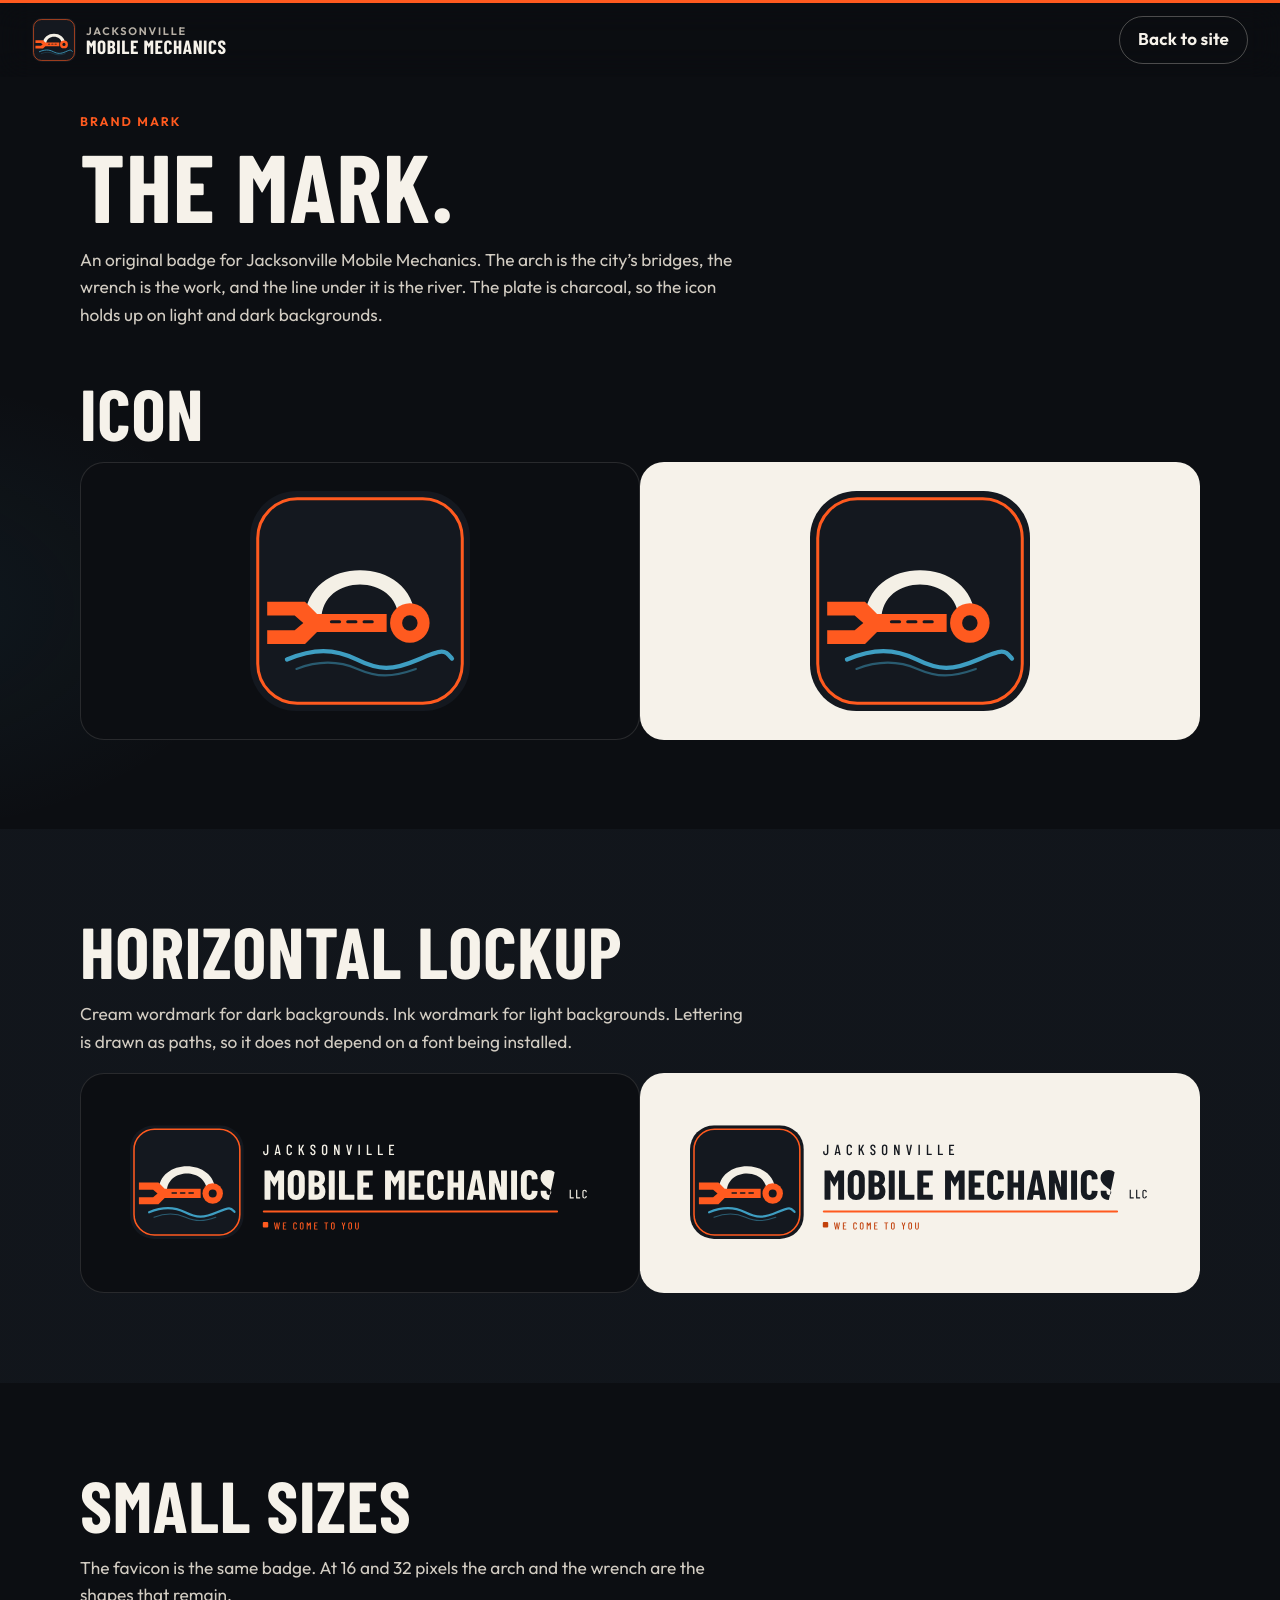
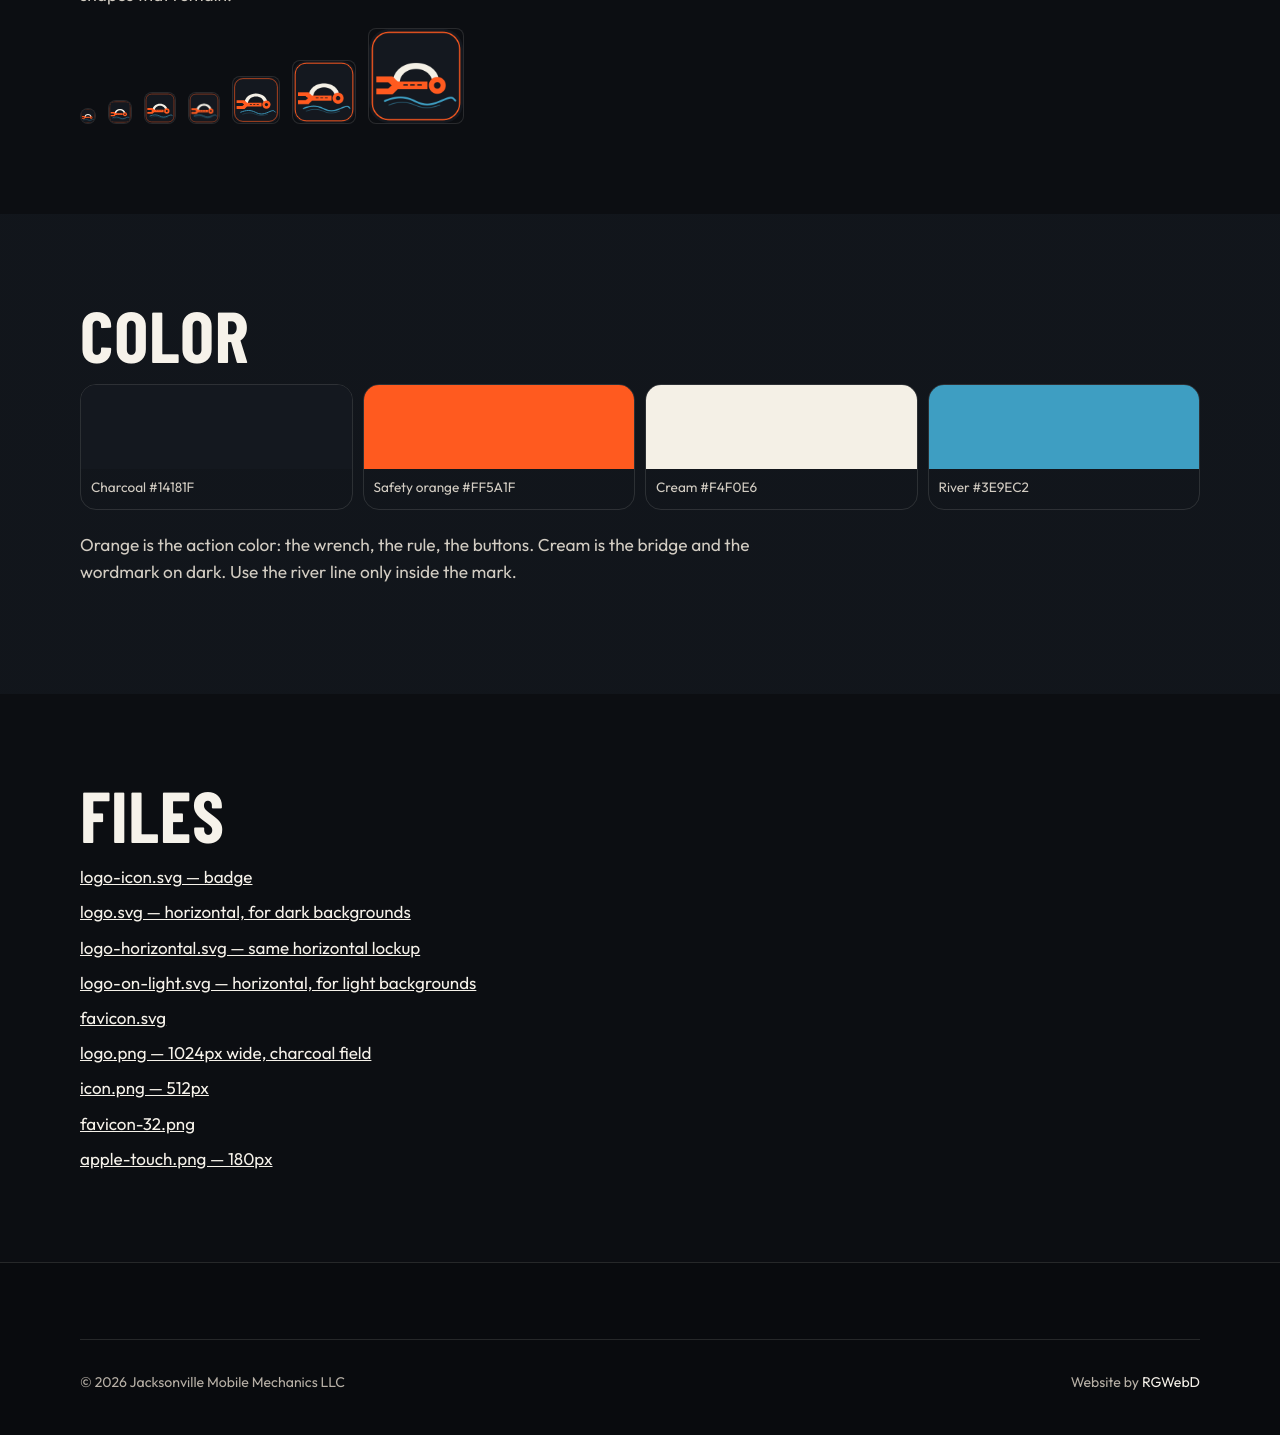
==== logo.html @ 7a2b4e09 "Add the Jacksonville Mobile Mechanics preview site and logo. Static landing page and original bridge" ====
<!DOCTYPE html>
<html lang="en">
<head>
  <meta charset="utf-8">
  <script>document.documentElement.classList.add("js");</script>
  <meta name="viewport" content="width=device-width, initial-scale=1, viewport-fit=cover">
  <title>Logo — Jacksonville Mobile Mechanics LLC</title>
  <meta name="description" content="Original logo for Jacksonville Mobile Mechanics LLC: a bridge arch, a wrench, and a river line.">
  <meta name="robots" content="noindex">
  <link rel="icon" href="assets/favicon.svg" type="image/svg+xml">
  <link rel="icon" href="assets/favicon-32.png" type="image/png" sizes="32x32">
  <link rel="preconnect" href="https://fonts.googleapis.com">
  <link rel="preconnect" href="https://fonts.gstatic.com" crossorigin>
  <link href="https://fonts.googleapis.com/css2?family=Barlow+Condensed:wght@500;600;700&family=Outfit:wght@400;500;600;700&display=swap" rel="stylesheet">
  <link rel="stylesheet" href="css/styles.css">
</head>
<body>
  <a class="skip" href="#content">Skip to content</a>
  <header class="site-header" data-header>
    <div class="bar">
      <a class="brand" href="index.html" aria-label="Jacksonville Mobile Mechanics, home">
        <img src="assets/logo-icon.svg" alt="" width="44" height="44">
        <span>
          <span class="brand-place">Jacksonville</span>
          <span class="brand-name">Mobile Mechanics</span>
        </span>
      </a>
      <a class="btn btn-ghost" href="index.html">Back to site</a>
    </div>
  </header>
  <main id="content">
    <section class="sheet-hero">
      <div class="wrap">
        <p class="eyebrow">Brand mark</p>
        <h1 style="font-size:clamp(3.2rem,10vw,6rem);text-transform:uppercase">The mark.</h1>
        <p class="lede">An original badge for Jacksonville Mobile Mechanics. The arch is the city’s bridges, the wrench is the work, and the line under it is the river. The plate is charcoal, so the icon holds up on light and dark backgrounds.</p>
      </div>
    </section>

    <section class="section" style="padding-top:1.5rem">
      <div class="wrap">
        <h2>Icon</h2>
        <div class="split-stage" style="margin-top:16px">
          <div class="stage dark icon"><img src="assets/logo-icon.svg" alt="Icon on a dark background"></div>
          <div class="stage light icon"><img src="assets/logo-icon.svg" alt="Icon on a light background"></div>
        </div>
      </div>
    </section>

    <section class="section bg-2">
      <div class="wrap">
        <h2>Horizontal lockup</h2>
        <p class="lede">Cream wordmark for dark backgrounds. Ink wordmark for light backgrounds. Lettering is drawn as paths, so it does not depend on a font being installed.</p>
        <div class="split-stage" style="margin-top:16px">
          <div class="stage dark"><img src="assets/logo.svg" alt="Horizontal logo with cream wordmark for dark backgrounds"></div>
          <div class="stage light"><img src="assets/logo-on-light.svg" alt="Horizontal logo with dark wordmark for light backgrounds"></div>
        </div>
      </div>
    </section>

    <section class="section">
      <div class="wrap">
        <h2>Small sizes</h2>
        <p class="lede">The favicon is the same badge. At 16 and 32 pixels the arch and the wrench are the shapes that remain.</p>
        <div class="size-row" style="margin-top:18px">
          <img src="assets/logo-icon.svg" alt="" width="16" height="16">
          <img src="assets/logo-icon.svg" alt="" width="24" height="24">
          <img src="assets/logo-icon.svg" alt="" width="32" height="32">
          <img src="assets/favicon-32.png" alt="32 pixel favicon" width="32" height="32">
          <img src="assets/logo-icon.svg" alt="" width="48" height="48">
          <img src="assets/apple-touch.png" alt="Apple touch icon" width="64" height="64">
          <img src="assets/icon.png" alt="512 pixel icon" width="96" height="96">
        </div>
      </div>
    </section>

    <section class="section bg-2">
      <div class="wrap">
        <h2>Color</h2>
        <div class="colors" style="margin-top:16px">
          <div class="swatch"><i style="background:#14181f"></i><span>Charcoal #14181F</span></div>
          <div class="swatch"><i style="background:#ff5a1f"></i><span>Safety orange #FF5A1F</span></div>
          <div class="swatch"><i style="background:#f4f0e6"></i><span>Cream #F4F0E6</span></div>
          <div class="swatch"><i style="background:#3e9ec2"></i><span>River #3E9EC2</span></div>
        </div>
        <p class="lede" style="margin-top:22px">Orange is the action color: the wrench, the rule, the buttons. Cream is the bridge and the wordmark on dark. Use the river line only inside the mark.</p>
      </div>
    </section>

    <section class="section">
      <div class="wrap">
        <h2>Files</h2>
        <ul class="file-list" style="margin-top:16px">
          <li><a href="assets/logo-icon.svg">logo-icon.svg — badge</a></li>
          <li><a href="assets/logo.svg">logo.svg — horizontal, for dark backgrounds</a></li>
          <li><a href="assets/logo-horizontal.svg">logo-horizontal.svg — same horizontal lockup</a></li>
          <li><a href="assets/logo-on-light.svg">logo-on-light.svg — horizontal, for light backgrounds</a></li>
          <li><a href="assets/favicon.svg">favicon.svg</a></li>
          <li><a href="assets/logo.png">logo.png — 1024px wide, charcoal field</a></li>
          <li><a href="assets/icon.png">icon.png — 512px</a></li>
          <li><a href="assets/favicon-32.png">favicon-32.png</a></li>
          <li><a href="assets/apple-touch.png">apple-touch.png — 180px</a></li>
        </ul>
      </div>
    </section>
  </main>
  <footer class="site-footer">
    <div class="wrap legal">
      <p>© 2026 Jacksonville Mobile Mechanics LLC</p>
      <p>Website by <a href="https://rgwebd.com" target="_blank" rel="noopener noreferrer">RGWebD</a></p>
    </div>
  </footer>
  <script src="js/main.js" defer></script>
</body>
</html>
---- css/styles.css ----
:root {
  --bg: #0c0e12;
  --bg-2: #12161c;
  --card: #171c24;
  --ink: #1a0e09;
  --text: #f6f2ea;
  --muted: #d2ccc2;
  --soft: #b7b0a6;
  --line: rgba(246, 242, 234, 0.12);
  --orange: #ff5a1f;
  --orange-2: #ff8a4c;
  --gold: #ffb020;
  --river: #3e9ec2;
  --good: #9ddcb4;
  --header: 74px;
  --sans: "Outfit", system-ui, sans-serif;
  --display: "Barlow Condensed", "Arial Narrow", Impact, sans-serif;
  --shadow: 0 24px 60px rgba(0, 0, 0, 0.35);
  --radius: 18px;
  color-scheme: dark;
}

*,
*::before,
*::after { box-sizing: border-box; }

html {
  scroll-behavior: smooth;
  scroll-padding-top: 92px;
  scroll-padding-bottom: 88px;
  background: var(--bg);
}

@media (min-width: 768px) {
  html { scroll-padding-bottom: 24px; }
}

body {
  margin: 0;
  background:
    radial-gradient(900px 480px at 90% -10%, rgba(255, 90, 31, 0.16), transparent 60%),
    radial-gradient(700px 420px at -10% 20%, rgba(62, 158, 194, 0.08), transparent 55%),
    var(--bg);
  color: var(--text);
  font-family: var(--sans);
  font-size: 1.0625rem;
  line-height: 1.6;
  text-rendering: geometricPrecision;
}

body.nav-open { overflow: hidden; }

img { max-width: 100%; display: block; }
a { color: inherit; }
button, input, select, textarea { font: inherit; color: inherit; }
h1, h2, h3, p { text-wrap: pretty; }
h1, h2 { text-wrap: balance; }

.skip {
  position: absolute;
  left: 12px;
  top: -48px;
  z-index: 100;
  background: var(--orange);
  color: var(--ink);
  padding: 10px 14px;
  border-radius: 10px;
  font-weight: 700;
}
.skip:focus { top: 12px; }

:focus { outline: none; }
:focus-visible {
  outline: 2px solid var(--gold);
  outline-offset: 3px;
}

::selection { background: var(--orange); color: var(--ink); }

.sr-only {
  position: absolute;
  width: 1px;
  height: 1px;
  padding: 0;
  margin: -1px;
  overflow: hidden;
  clip: rect(0, 0, 0, 0);
  white-space: nowrap;
  border: 0;
}

.svg-defs { position: absolute; width: 0; height: 0; }

.wrap {
  width: min(1120px, calc(100% - 32px));
  margin-inline: auto;
}
@media (min-width: 720px) {
  .wrap { width: min(1120px, calc(100% - 64px)); }
}

.eyebrow {
  margin: 0 0 10px;
  color: var(--orange);
  font-size: 0.78rem;
  font-weight: 650;
  letter-spacing: 0.16em;
  text-transform: uppercase;
}

h1, h2, .display {
  font-family: var(--display);
  font-weight: 700;
  letter-spacing: 0.01em;
  line-height: 0.9;
  margin: 0;
  text-transform: uppercase;
}

h1 { font-size: clamp(4.4rem, 18vw, 8.6rem); }
h2 { font-size: clamp(2.6rem, 6vw, 4.5rem); }
h3 {
  margin: 0 0 8px;
  font-size: 1.15rem;
  line-height: 1.25;
  font-weight: 650;
}

.lede {
  color: var(--muted);
  font-size: 1.08rem;
  max-width: 42rem;
}
.lede a,
.step a,
.fine a,
.form-note a,
.nap a {
  text-underline-offset: 3px;
}
.step a,
.fine a,
.form-note a,
.lede a {
  color: var(--text);
}

.section { padding: clamp(3.5rem, 7vw, 6.5rem) 0; }
.section-head { margin-bottom: 28px; max-width: 40rem; }
.section-head p:last-child { margin-bottom: 0; }

.bg-2 { background: linear-gradient(180deg, rgba(18, 22, 28, 0.92), rgba(18, 22, 28, 0.92)); }

/* Header */
.site-header {
  position: sticky;
  top: 0;
  z-index: 40;
  border-top: 3px solid var(--orange);
  background: rgba(12, 14, 18, 0.92);
}
.site-header::before {
  content: "";
  position: absolute;
  inset: 0;
  z-index: 0;
  pointer-events: none;
  backdrop-filter: blur(16px);
}

.utility { display: none; }

@media (min-width: 900px) {
  .utility {
    position: relative;
    z-index: 2;
    display: flex;
    justify-content: space-between;
    align-items: center;
    gap: 16px;
    max-height: 44px;
    padding: 8px 32px;
    overflow: hidden;
    color: var(--soft);
    font-size: 0.84rem;
    border-bottom: 1px solid var(--line);
    transition: max-height 0.25s ease, padding 0.25s ease, opacity 0.25s ease;
  }
  .site-header.is-stuck .utility {
    max-height: 0;
    padding-top: 0;
    padding-bottom: 0;
    opacity: 0;
    border-bottom: 0;
  }
}

.utility p { margin: 0; }
.utility-right { display: flex; align-items: center; gap: 14px; }

.bar {
  position: relative;
  z-index: 2;
  display: flex;
  align-items: center;
  gap: 8px;
  min-height: var(--header);
  padding: 10px 16px;
}
@media (min-width: 720px) {
  .bar { padding: 10px 32px; gap: 18px; }
}

.brand {
  display: flex;
  align-items: center;
  gap: 10px;
  min-width: 0;
  text-decoration: none;
  margin-right: auto;
}
.brand img { width: 44px; height: 44px; flex: none; }
.brand-place {
  display: block;
  color: var(--soft);
  font-size: 0.68rem;
  font-weight: 650;
  letter-spacing: 0.16em;
  text-transform: uppercase;
  line-height: 1.2;
}
.brand-name {
  display: block;
  font-family: var(--display);
  font-size: 1.2rem;
  font-weight: 700;
  letter-spacing: 0.03em;
  line-height: 0.9;
  text-transform: uppercase;
}

.nav-toggle {
  display: none;
  width: 44px;
  height: 44px;
  border-radius: 12px;
  border: 1px solid var(--line);
  background: transparent;
  color: var(--text);
  place-items: center;
  padding: 0;
}
.js .nav-toggle { display: inline-grid; }
.burger, .burger::before, .burger::after {
  display: block;
  width: 18px;
  height: 2px;
  background: currentColor;
  border-radius: 2px;
  position: relative;
  transition: transform 0.2s ease;
}
.burger::before, .burger::after {
  content: "";
  position: absolute;
  left: 0;
}
.burger::before { top: -6px; }
.burger::after { top: 6px; }
.nav-toggle[aria-expanded="true"] .burger { background: transparent; }
.nav-toggle[aria-expanded="true"] .burger::before { top: 0; transform: rotate(45deg); }
.nav-toggle[aria-expanded="true"] .burger::after { top: 0; transform: rotate(-45deg); }

.nav-panel { display: flex; flex-wrap: wrap; gap: 4px 8px; align-items: center; }
.js .nav-panel { display: none; }
.js .nav-panel.is-open {
  display: flex;
  flex-direction: column;
  flex-wrap: nowrap;
  align-items: flex-start;
  position: fixed;
  top: var(--header);
  right: 0;
  bottom: 0;
  left: 0;
  z-index: 35;
  background: #0c0e12;
  padding: 28px 28px 40px;
  overflow: auto;
}
.nav-panel a {
  text-decoration: none;
  color: var(--muted);
  font-weight: 550;
  padding: 8px 2px;
  border-radius: 8px;
}
.nav-panel a:hover,
.nav-panel a.is-current { color: var(--text); }
.js .nav-panel.is-open a {
  font-family: var(--display);
  font-size: clamp(2.2rem, 8vw, 3.2rem);
  text-transform: uppercase;
  color: var(--text);
  line-height: 1;
  padding: 8px 0;
}
.nav-panel a.is-current { color: var(--orange); }

@media (min-width: 1080px) {
  .js .nav-toggle { display: none; }
  .js .nav-panel,
  .js .nav-panel.is-open {
    display: flex;
    flex-direction: row;
    position: static;
    z-index: auto;
    background: none;
    padding: 0;
    overflow: visible;
    gap: 2px;
  }
  .js .nav-panel.is-open a,
  .nav-panel a {
    font-family: var(--sans);
    font-size: 0.95rem;
    text-transform: none;
    line-height: 1.2;
    padding: 8px 10px;
    color: var(--muted);
  }
  .nav-panel a:hover,
  .nav-panel a.is-current { color: var(--text); }
}

.btn {
  display: inline-flex;
  align-items: center;
  justify-content: center;
  gap: 8px;
  min-height: 48px;
  padding: 0 18px;
  border-radius: 999px;
  border: 1px solid transparent;
  text-decoration: none;
  font-weight: 650;
  letter-spacing: 0.01em;
  cursor: pointer;
  transition: transform 0.15s ease, background 0.15s ease, border-color 0.15s ease;
}
.btn svg { width: 18px; height: 18px; flex: none; }
.btn-primary { background: var(--orange); color: var(--ink); }
.btn-primary:hover { background: var(--orange-2); }
.btn-ghost {
  background: transparent;
  color: var(--text);
  border-color: rgba(246, 242, 234, 0.28);
}
.btn-ghost:hover { border-color: var(--text); }
.btn-call { padding-inline: 14px; }
.call-num { display: none; }
@media (min-width: 720px) {
  .call-label { display: none; }
  .call-num { display: inline; }
}
.btn:active { transform: translateY(1px); }

.pill {
  display: inline-flex;
  align-items: center;
  gap: 8px;
  border-radius: 999px;
  padding: 4px 10px;
  border: 1px solid var(--line);
  background: rgba(255, 255, 255, 0.03);
  color: var(--text);
  font-size: 0.82rem;
  font-weight: 650;
}
.pill::before {
  content: "";
  width: 8px;
  height: 8px;
  border-radius: 50%;
  background: var(--soft);
}
.pill.is-open { color: var(--good); border-color: rgba(157, 220, 180, 0.4); }
.pill.is-open::before { background: var(--good); }
.pill.is-closed { color: #ffd0c2; border-color: rgba(255, 138, 106, 0.45); }
.pill.is-closed::before { background: #ff8a6a; }

/* Hero */
.hero { padding: 28px 0 12px; }
.hero-grid { display: grid; gap: 28px; align-items: center; }
@media (min-width: 900px) {
  .hero { padding: 42px 0 8px; }
  .hero-grid { grid-template-columns: 1.05fr 0.95fr; gap: 48px; }
}

.hero h1 { text-transform: none; letter-spacing: -0.025em; line-height: 0.92; }
.hero h1 span { color: var(--orange); display: block; }
.hero .lede { margin: 18px 0 0; }

.rating {
  display: inline-flex;
  align-items: center;
  gap: 10px;
  margin-top: 22px;
  padding: 8px 12px 8px 10px;
  border-radius: 999px;
  text-decoration: none;
  background: rgba(255, 255, 255, 0.04);
  border: 1px solid var(--line);
}
.rating strong { font-weight: 700; }
.rating span:last-child { color: var(--muted); font-size: 0.95rem; }
.stars { display: inline-flex; gap: 2px; }
.stars svg { width: 16px; height: 16px; }
.star-bg { fill: rgba(246, 242, 234, 0.22); }
.star-fg { fill: var(--gold); }

.hero-actions {
  display: grid;
  gap: 10px;
  margin-top: 22px;
}
@media (min-width: 560px) {
  .hero-actions { display: flex; flex-wrap: wrap; }
}
.fine {
  margin: 12px 0 0;
  color: var(--soft);
  font-size: 0.92rem;
}

.hero-shot {
  position: relative;
  margin: 0;
  border-radius: 28px;
  box-shadow: 10px 10px 0 rgba(255, 90, 31, 0.85);
}
.hero-shot img {
  width: 100%;
  height: 100%;
  object-fit: cover;
  aspect-ratio: 5 / 4;
  border-radius: 26px;
}
@media (min-width: 900px) {
  .hero-shot { box-shadow: 16px 16px 0 rgba(255, 90, 31, 0.9); }
  .hero-shot img { aspect-ratio: 4 / 5; max-height: 680px; }
}
.shot-note {
  position: absolute;
  top: 14px;
  left: 14px;
  margin: 0;
  padding: 4px 8px;
  border-radius: 999px;
  background: rgba(12, 14, 18, 0.72);
  color: var(--muted);
  font-size: 0.72rem;
  letter-spacing: 0.08em;
  text-transform: uppercase;
}
.float-card {
  position: absolute;
  right: 14px;
  bottom: 14px;
  width: min(220px, 70%);
  padding: 14px 14px 12px;
  border-radius: 16px;
  background: rgba(12, 14, 18, 0.88);
  border: 1px solid var(--line);
  backdrop-filter: blur(10px);
  box-shadow: var(--shadow);
}
.float-card p { margin: 0; }
.float-card .k { color: var(--soft); font-size: 0.75rem; letter-spacing: 0.12em; text-transform: uppercase; }
.float-card strong {
  display: block;
  margin-top: 2px;
  font-family: var(--display);
  font-size: 2.4rem;
  line-height: 0.9;
  font-weight: 700;
}
.float-card strong span { color: var(--orange); font-size: 1rem; margin-left: 4px; }
.float-card .sub { color: var(--muted); font-size: 0.9rem; }

/* Trust */
.trust { padding: 8px 0 10px; }
.trust-grid {
  display: grid;
  grid-template-columns: 1fr 1fr;
  gap: 1px;
  background: var(--line);
  border: 1px solid var(--line);
  border-radius: 20px;
  overflow: hidden;
}
.trust-item {
  background: var(--card);
  padding: 16px 14px 14px;
  min-height: 100%;
}
.trust-item:last-child { grid-column: 1 / -1; }
@media (min-width: 900px) {
  .trust-grid { grid-template-columns: repeat(5, 1fr); }
  .trust-item:last-child { grid-column: auto; }
}
.trust-item svg { width: 22px; height: 22px; color: var(--orange); }
.trust-item strong { display: block; margin-top: 8px; font-size: 1rem; line-height: 1.25; }
.trust-item span { display: block; color: var(--soft); font-size: 0.88rem; margin-top: 2px; }

/* Cards and services */
.service-grid, .steps, .reason-list, .price-grid, .review-grid {
  display: grid;
  gap: 12px;
}
.service-grid { grid-template-columns: 1fr; }
@media (min-width: 700px) {
  .service-grid { grid-template-columns: 1fr 1fr; }
  .steps { grid-template-columns: 1fr 1fr; }
  .price-grid { grid-template-columns: 1fr 1fr; }
}
@media (min-width: 1024px) {
  .service-grid { grid-template-columns: repeat(3, 1fr); }
  .steps { grid-template-columns: repeat(4, 1fr); gap: 14px; }
  .review-grid { grid-template-columns: repeat(3, 1fr); }
}

.card {
  background: rgba(23, 28, 36, 0.88);
  border: 1px solid var(--line);
  border-radius: var(--radius);
  padding: 18px 18px 16px;
}
.ico {
  width: 46px;
  height: 46px;
  display: grid;
  place-items: center;
  border-radius: 12px;
  background: rgba(255, 90, 31, 0.12);
  color: var(--orange);
  margin-bottom: 14px;
}
.ico svg { width: 24px; height: 24px; }
.card p { margin: 0; color: var(--muted); }

.fleet-card {
  background:
    linear-gradient(135deg, rgba(255, 90, 31, 0.16), rgba(255, 90, 31, 0.03) 42%, rgba(23, 28, 36, 0.9)),
    var(--card);
  border-color: rgba(255, 90, 31, 0.45);
}
@media (min-width: 700px) {
  .fleet-card {
    grid-column: 1 / -1;
    display: grid;
    grid-template-columns: auto 1fr auto;
    gap: 8px 18px;
    align-items: center;
  }
  .fleet-card .ico { margin: 0; }
  .fleet-card .btn { justify-self: end; }
}

@media (hover: hover) {
  .card { transition: border-color 0.2s ease, transform 0.2s ease; }
  .card:hover { border-color: rgba(255, 90, 31, 0.55); transform: translateY(-3px); }
}

.photo-break {
  margin: 0;
  position: relative;
  min-height: 280px;
  max-height: 520px;
  overflow: hidden;
}
.photo-break img {
  width: 100%;
  height: 46vw;
  min-height: 280px;
  max-height: 520px;
  object-fit: cover;
  filter: saturate(0.85) contrast(1.05);
}
.photo-break::after {
  content: "";
  position: absolute;
  inset: 0;
  background: linear-gradient(90deg, rgba(12, 14, 18, 0.55), transparent 40%, rgba(12, 14, 18, 0.35));
  pointer-events: none;
}
.photo-break figcaption {
  position: absolute;
  left: 16px;
  bottom: 14px;
  z-index: 1;
  margin: 0;
  color: var(--text);
  font-size: 0.75rem;
  letter-spacing: 0.1em;
  text-transform: uppercase;
}

/* Steps */
.step { position: relative; padding: 20px 18px 18px; }
.step-num {
  font-family: var(--display);
  font-size: 3rem;
  line-height: 0.8;
  color: transparent;
  -webkit-text-stroke: 1.5px var(--orange);
  display: block;
  margin-bottom: 12px;
}
.step p { margin: 0; color: var(--muted); }

/* Why */
.why-grid, .split, .book-grid, .area-grid, .about-grid, .footer-grid {
  display: grid;
  gap: 28px;
}
@media (min-width: 900px) {
  .why-grid { grid-template-columns: 0.9fr 1.1fr; align-items: center; gap: 48px; }
  .split { grid-template-columns: 1fr 1fr; gap: 40px; align-items: start; }
  .area-grid { grid-template-columns: 0.9fr 1.1fr; gap: 36px; align-items: start; }
  .about-grid { grid-template-columns: 0.8fr 1.2fr; gap: 40px; align-items: center; }
  .book-grid { grid-template-columns: 1.15fr 0.85fr; gap: 28px; align-items: start; }
  .footer-grid { grid-template-columns: 1.3fr 0.8fr 0.9fr; gap: 32px; }
}

.why-photo {
  margin: 0;
  position: relative;
  border-radius: 28px;
  overflow: hidden;
  min-height: 280px;
}
.why-photo img { width: 100%; height: 100%; object-fit: cover; min-height: 320px; aspect-ratio: 4/5; }
.why-photo figcaption {
  position: absolute;
  left: 12px;
  bottom: 12px;
  margin: 0;
  font-size: 0.72rem;
  letter-spacing: 0.08em;
  text-transform: uppercase;
  background: rgba(12, 14, 18, 0.7);
  padding: 4px 8px;
  border-radius: 999px;
}

.reason {
  display: grid;
  grid-template-columns: auto 1fr;
  gap: 14px;
  padding: 16px 0;
  border-top: 1px solid var(--line);
}
.reason:last-child { border-bottom: 1px solid var(--line); }
.reason b {
  font-family: var(--display);
  font-size: 1.8rem;
  color: var(--orange);
  line-height: 1;
}
.reason h3 { margin-bottom: 4px; }
.reason p { margin: 0; color: var(--muted); }

/* Area */
.areas {
  display: flex;
  flex-wrap: wrap;
  gap: 8px;
  list-style: none;
  padding: 0;
  margin: 18px 0 0;
}
.areas li {
  border: 1px solid var(--line);
  background: rgba(255, 255, 255, 0.03);
  border-radius: 999px;
  padding: 8px 12px;
  color: var(--text);
  font-size: 0.95rem;
}
.map-frame {
  border-radius: 24px;
  overflow: hidden;
  border: 1px solid var(--line);
  background: #1b212b;
  box-shadow: var(--shadow);
}
.map-frame img {
  width: 100%;
  height: auto;
  display: block;
}
.map-actions { display: flex; flex-wrap: wrap; gap: 10px; margin-top: 12px; }
.map-note { margin: 10px 0 0; color: var(--soft); font-size: 0.9rem; }

/* Reviews */
.score-row {
  display: flex;
  flex-wrap: wrap;
  gap: 18px 28px;
  align-items: flex-end;
  margin-bottom: 22px;
}
.score {
  font-family: var(--display);
  font-size: clamp(5rem, 12vw, 7rem);
  line-height: 0.8;
  margin: 0;
}
.score-copy { max-width: 28rem; }
.score-copy p { margin: 6px 0 0; color: var(--muted); }
.review {
  border: 1px dashed rgba(246, 242, 234, 0.28);
  border-radius: var(--radius);
  padding: 16px;
  background: rgba(255, 255, 255, 0.02);
  min-height: 210px;
}
.sample-flag {
  display: inline-block;
  margin: 0 0 10px;
  padding: 3px 8px;
  border-radius: 999px;
  background: rgba(255, 176, 32, 0.15);
  color: var(--gold);
  font-size: 0.72rem;
  font-weight: 700;
  letter-spacing: 0.12em;
  text-transform: uppercase;
}
.review blockquote { margin: 8px 0; }
.review blockquote p {
  margin: 0;
  font-family: var(--display);
  font-size: 1.7rem;
  line-height: 1;
  text-transform: uppercase;
  color: var(--soft);
}
.reviewer { margin: 0; color: var(--soft); font-size: 0.9rem; }
.outline-stars svg { width: 16px; height: 16px; }
.outline-stars path { fill: none; stroke: var(--soft); stroke-width: 1.4; }

/* Pricing + warranty */
.price {
  padding: 26px 22px 22px;
  min-height: 240px;
}
.price .amount {
  font-family: var(--display);
  font-size: clamp(4rem, 8vw, 5.5rem);
  line-height: 0.85;
  margin: 8px 0;
}
.price .amount span { font-size: 0.5em; }
.price p { color: var(--muted); }

.warranty-card {
  display: grid;
  gap: 18px;
  align-items: center;
  padding: 22px;
  border-radius: 28px;
  border: 1px solid rgba(255, 90, 31, 0.45);
  background:
    radial-gradient(500px 180px at 0% 0%, rgba(255, 90, 31, 0.16), transparent 60%),
    var(--card);
}
@media (min-width: 800px) {
  .warranty-card { grid-template-columns: auto 1fr auto; padding: 28px 32px; }
}
.warranty-num {
  font-family: var(--display);
  font-size: clamp(5rem, 10vw, 7.5rem);
  line-height: 0.8;
  color: var(--orange);
}
.warranty-card p { margin: 8px 0 0; color: var(--muted); max-width: 40rem; }
.seal { width: 84px; height: 84px; justify-self: start; }
@media (min-width: 800px) { .seal { justify-self: end; } }

/* Fleet */
.fleet-panel {
  display: grid;
  gap: 22px;
  align-items: center;
}
@media (min-width: 900px) {
  .fleet-panel { grid-template-columns: 1.05fr 0.95fr; gap: 40px; }
}
.fleet-photo { margin: 0; position: relative; border-radius: 24px; overflow: hidden; }
.fleet-photo img { width: 100%; aspect-ratio: 16/10; object-fit: cover; }
.fleet-photo figcaption {
  position: absolute;
  left: 12px;
  bottom: 12px;
  margin: 0;
  font-size: 0.72rem;
  letter-spacing: 0.08em;
  text-transform: uppercase;
  background: rgba(12, 14, 18, 0.72);
  padding: 4px 8px;
  border-radius: 999px;
}

/* FAQ */
.faq { border-top: 1px solid var(--line); }
.faq:last-of-type { border-bottom: 1px solid var(--line); }
.faq summary {
  cursor: pointer;
  list-style: none;
  display: flex;
  align-items: center;
  justify-content: space-between;
  gap: 16px;
  padding: 18px 2px;
  font-weight: 620;
  font-size: 1.05rem;
}
.faq summary::-webkit-details-marker { display: none; }
.faq summary::after {
  content: "";
  width: 12px;
  height: 12px;
  border-right: 2px solid var(--orange);
  border-bottom: 2px solid var(--orange);
  transform: rotate(45deg);
  flex: none;
  margin-top: -4px;
  transition: transform 0.2s ease;
}
.faq[open] summary::after { transform: rotate(225deg); margin-top: 4px; }
.faq .faq-a { padding: 0 0 18px; color: var(--muted); max-width: 46rem; }
.faq .faq-a p { margin: 0; }
.faq .faq-a a { color: var(--text); }

/* About */
.about-mark { width: min(180px, 46vw); height: auto; }
.owners { margin: 16px 0 0; padding: 0; list-style: none; }
.owners li {
  padding: 10px 0;
  border-top: 1px solid var(--line);
  font-size: 1.15rem;
}
.owners li:last-child { border-bottom: 1px solid var(--line); }
.owners span { display: block; color: var(--soft); font-size: 0.82rem; letter-spacing: 0.08em; text-transform: uppercase; }

/* Form */
.form, .hours-card, .thanks {
  background: var(--card);
  border: 1px solid var(--line);
  border-radius: 24px;
  padding: 18px;
}
@media (min-width: 720px) {
  .form, .hours-card, .thanks { padding: 22px; }
}
.form-grid { display: grid; gap: 12px; }
@media (min-width: 760px) {
  .form-grid { grid-template-columns: 1fr 1fr; }
  .span-2 { grid-column: 1 / -1; }
}
.vehicle { display: grid; gap: 12px; }
@media (min-width: 760px) {
  .vehicle { grid-template-columns: 0.7fr 1fr 1fr; }
}
label span, .field-label {
  display: block;
  margin-bottom: 6px;
  font-size: 0.86rem;
  font-weight: 620;
  color: var(--muted);
}
input, select, textarea {
  width: 100%;
  min-height: 48px;
  padding: 12px 12px;
  border-radius: 12px;
  border: 1px solid rgba(246, 242, 234, 0.18);
  background: #10141a;
  color: var(--text);
}
textarea { min-height: 120px; resize: vertical; }
input::placeholder, textarea::placeholder { color: #a8a197; }
select {
  appearance: none;
  background-image: linear-gradient(45deg, transparent 50%, var(--orange) 50%), linear-gradient(135deg, var(--orange) 50%, transparent 50%);
  background-position: calc(100% - 18px) 22px, calc(100% - 12px) 22px;
  background-size: 6px 6px, 6px 6px;
  background-repeat: no-repeat;
}
input:focus, select:focus, textarea:focus { border-color: var(--orange); }
input:user-invalid, select:user-invalid, textarea:user-invalid { border-color: #ff8a6a; }
.form-note { margin: 0; color: var(--soft); font-size: 0.9rem; }
.form .btn { width: 100%; }
@media (min-width: 560px) { .form .btn { width: auto; } }

.thanks h3 {
  font-family: var(--display);
  font-size: 2.4rem;
  text-transform: uppercase;
  line-height: 0.9;
  margin-bottom: 8px;
}
.thanks p { color: var(--muted); }
.text-btn {
  margin-top: 8px;
  background: none;
  border: 0;
  color: var(--text);
  text-decoration: underline;
  text-underline-offset: 3px;
  padding: 8px 0;
  cursor: pointer;
}

.hours-card h2 { font-size: clamp(2.2rem, 4vw, 3rem); margin-bottom: 8px; }
.hours-table { width: 100%; border-collapse: collapse; margin-top: 8px; }
.hours-table th, .hours-table td {
  text-align: left;
  padding: 10px 0;
  border-bottom: 1px solid var(--line);
  font-weight: 500;
}
.hours-table th { color: var(--muted); font-weight: 600; }
.hours-table tr.is-today th,
.hours-table tr.is-today td { color: var(--text); }
.today-tag {
  display: none;
  margin-left: 8px;
  color: var(--orange);
  font-size: 0.72rem;
  letter-spacing: 0.08em;
  text-transform: uppercase;
}
tr.is-today .today-tag { display: inline; }
.hours-card .status-line { margin: 12px 0 0; }

/* Footer */
.site-footer {
  background: #090b0e;
  border-top: 1px solid var(--line);
  padding: 48px 0 28px;
}
.footer-logo { width: min(100%, 340px); height: auto; }
.nap { margin: 16px 0 0; color: var(--muted); }
.nap a { color: var(--text); font-weight: 700; text-decoration: none; }
.nap a:hover { text-decoration: underline; }
.site-footer h2 {
  font-size: 1.4rem;
  margin-bottom: 10px;
}
.site-footer ul { list-style: none; margin: 0; padding: 0; }
.site-footer li { margin: 6px 0; }
.site-footer a { color: var(--muted); text-decoration: none; }
.site-footer a:hover { color: var(--text); }
.legal {
  display: flex;
  flex-wrap: wrap;
  gap: 8px 16px;
  justify-content: space-between;
  margin-top: 28px;
  padding-top: 16px;
  border-top: 1px solid var(--line);
  color: var(--soft);
  font-size: 0.88rem;
}
.legal a { color: var(--text); }

/* Dock */
.dock {
  position: fixed;
  left: 0;
  right: 0;
  bottom: 0;
  z-index: 45;
  display: grid;
  grid-template-columns: 1fr 1fr;
  padding-bottom: env(safe-area-inset-bottom);
  background: #090b0e;
  border-top: 1px solid var(--line);
}
.dock a {
  display: flex;
  align-items: center;
  justify-content: center;
  gap: 8px;
  min-height: 56px;
  text-decoration: none;
  font-weight: 750;
}
.dock a svg { width: 18px; height: 18px; }
.dock a:first-child { background: var(--orange); color: var(--ink); }
.dock a:last-child { color: var(--text); }
body.nav-open .dock { visibility: hidden; }
@media (min-width: 768px) {
  .dock { display: none; }
}
@media (max-width: 767px) {
  body { padding-bottom: calc(56px + env(safe-area-inset-bottom)); }
}

/* Reveal */
.js .reveal {
  opacity: 0;
  transform: translateY(16px);
  transition: opacity 0.6s ease, transform 0.6s ease;
}
.js .reveal.is-in { opacity: 1; transform: none; }

/* Logo sheet */
.sheet-hero { padding: 36px 0 10px; }
.swatch-row, .size-row { display: flex; flex-wrap: wrap; gap: 12px; align-items: end; }
.stage {
  border-radius: 24px;
  padding: 28px 20px;
  display: grid;
  place-items: center;
  min-height: 220px;
}
.stage.dark { background: #0c0e12; border: 1px solid var(--line); }
.stage.light { background: #f6f2ea; color: #161a20; }
.stage img { width: min(100%, 460px); height: auto; }
.stage.icon img { width: min(220px, 60%); }
.split-stage { display: grid; }
@media (min-width: 800px) {
  .split-stage { grid-template-columns: 1fr 1fr; }
}
.colors { display: grid; grid-template-columns: repeat(2, 1fr); gap: 10px; }
@media (min-width: 700px) { .colors { grid-template-columns: repeat(4, 1fr); } }
.swatch { border-radius: 16px; overflow: hidden; border: 1px solid var(--line); }
.swatch i { display: block; height: 84px; }
.swatch span { display: block; padding: 8px 10px 10px; font-size: 0.85rem; color: var(--muted); }
.size-row img { background: #0c0e12; border-radius: 8px; border: 1px solid var(--line); }
.file-list { list-style: none; padding: 0; margin: 0; display: grid; gap: 8px; }
.file-list a { color: var(--text); }

@media (prefers-reduced-motion: reduce) {
  html { scroll-behavior: auto; }
  *, *::before, *::after {
    animation: none !important;
    transition: none !important;
  }
  .js .reveal { opacity: 1; transform: none; }
}
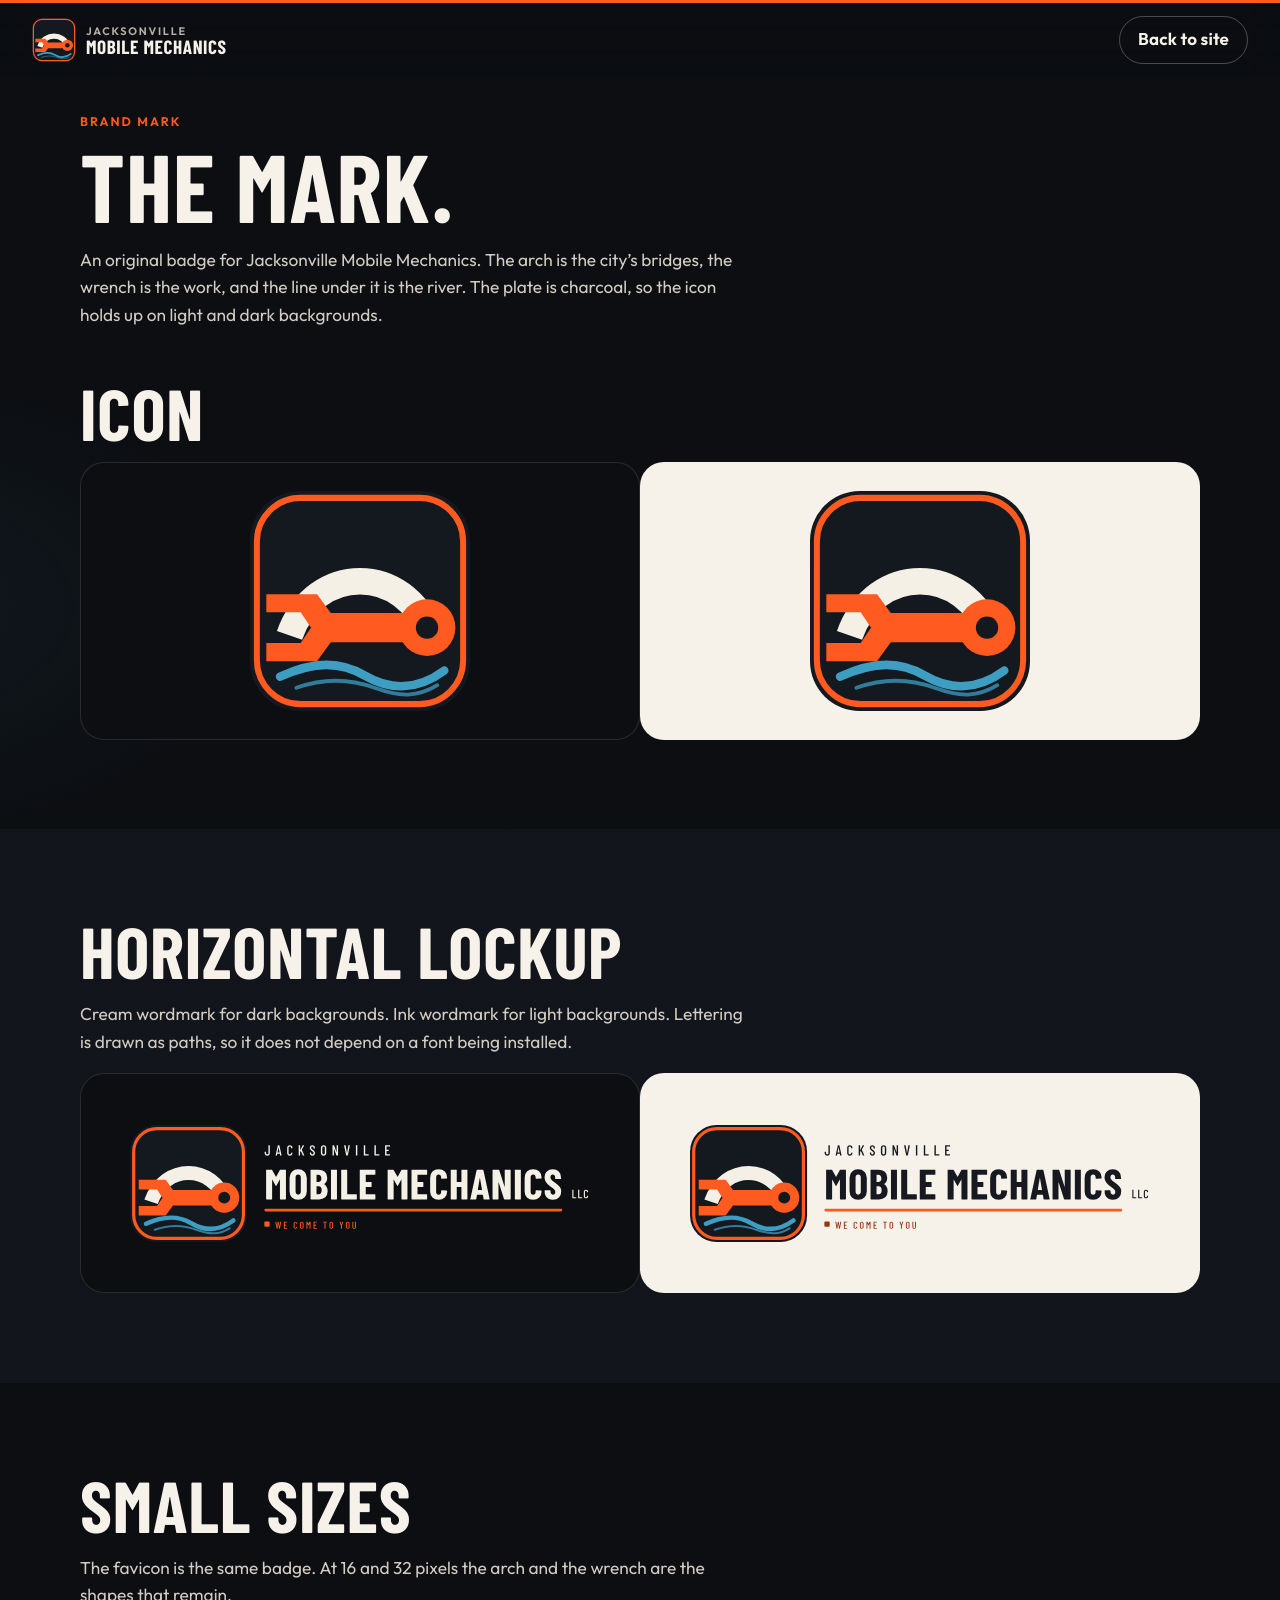
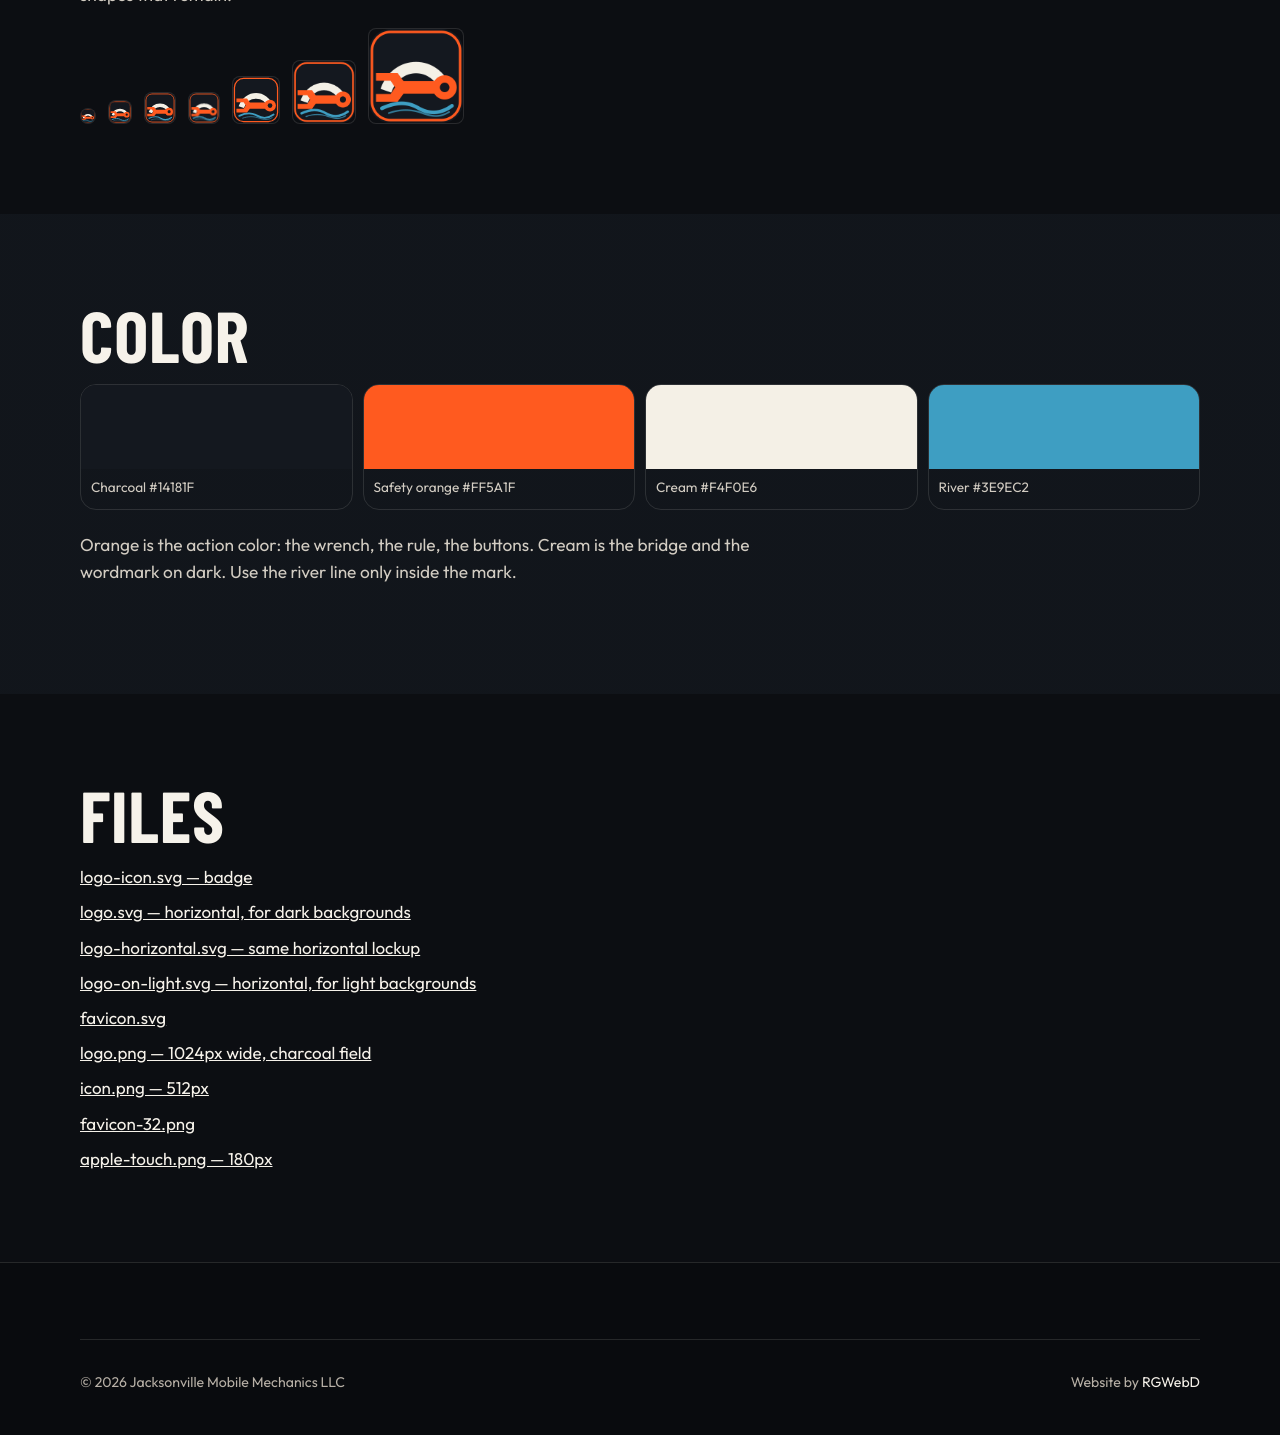
==== commit 6185c1bb: "Add demo visit tracking" ====
--- a/logo.html
+++ b/logo.html
@@ -13,6 +13,7 @@
   <link rel="preconnect" href="https://fonts.gstatic.com" crossorigin>
   <link href="https://fonts.googleapis.com/css2?family=Barlow+Condensed:wght@500;600;700&family=Outfit:wght@400;500;600;700&display=swap" rel="stylesheet">
   <link rel="stylesheet" href="css/styles.css">
+<script src="https://cosmiccallers.lovable.app/demo-track.js" data-demo="jaxmobilemechanics" defer></script>
 </head>
 <body>
   <a class="skip" href="#content">Skip to content</a>
